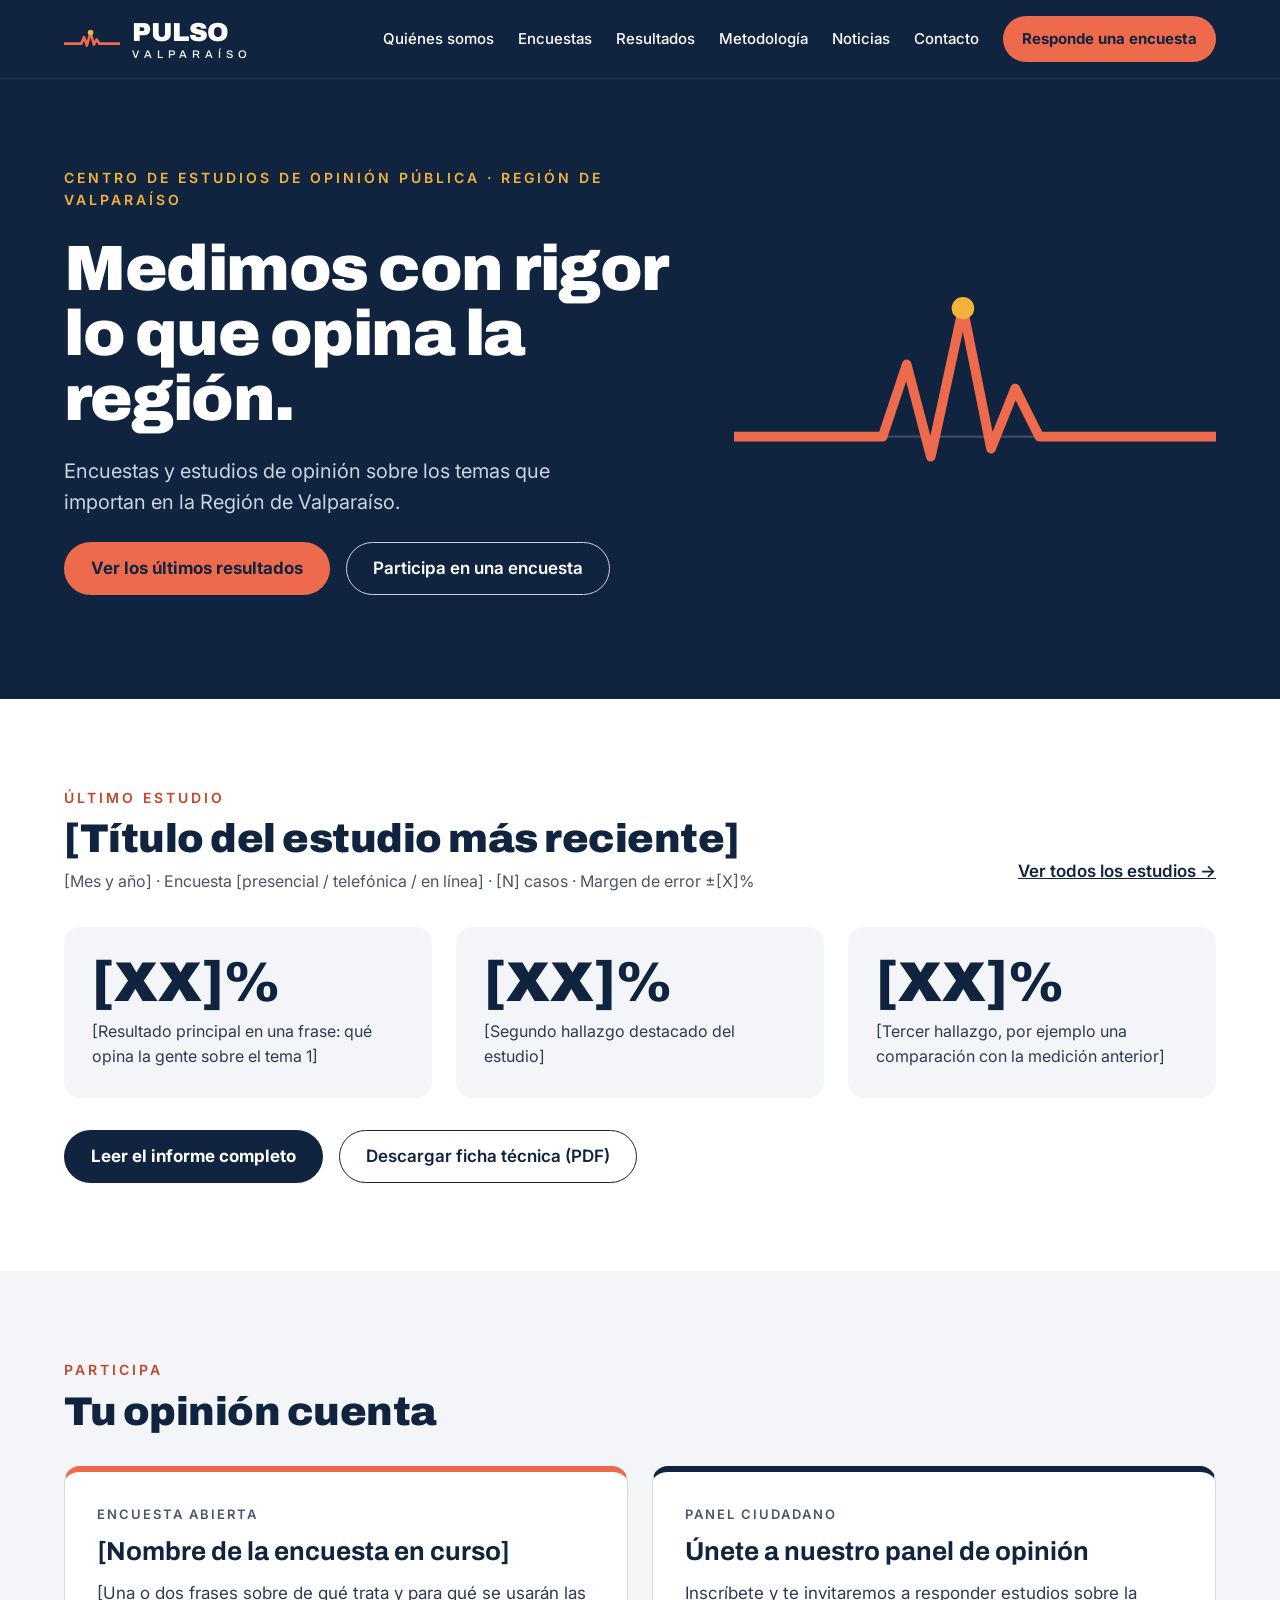
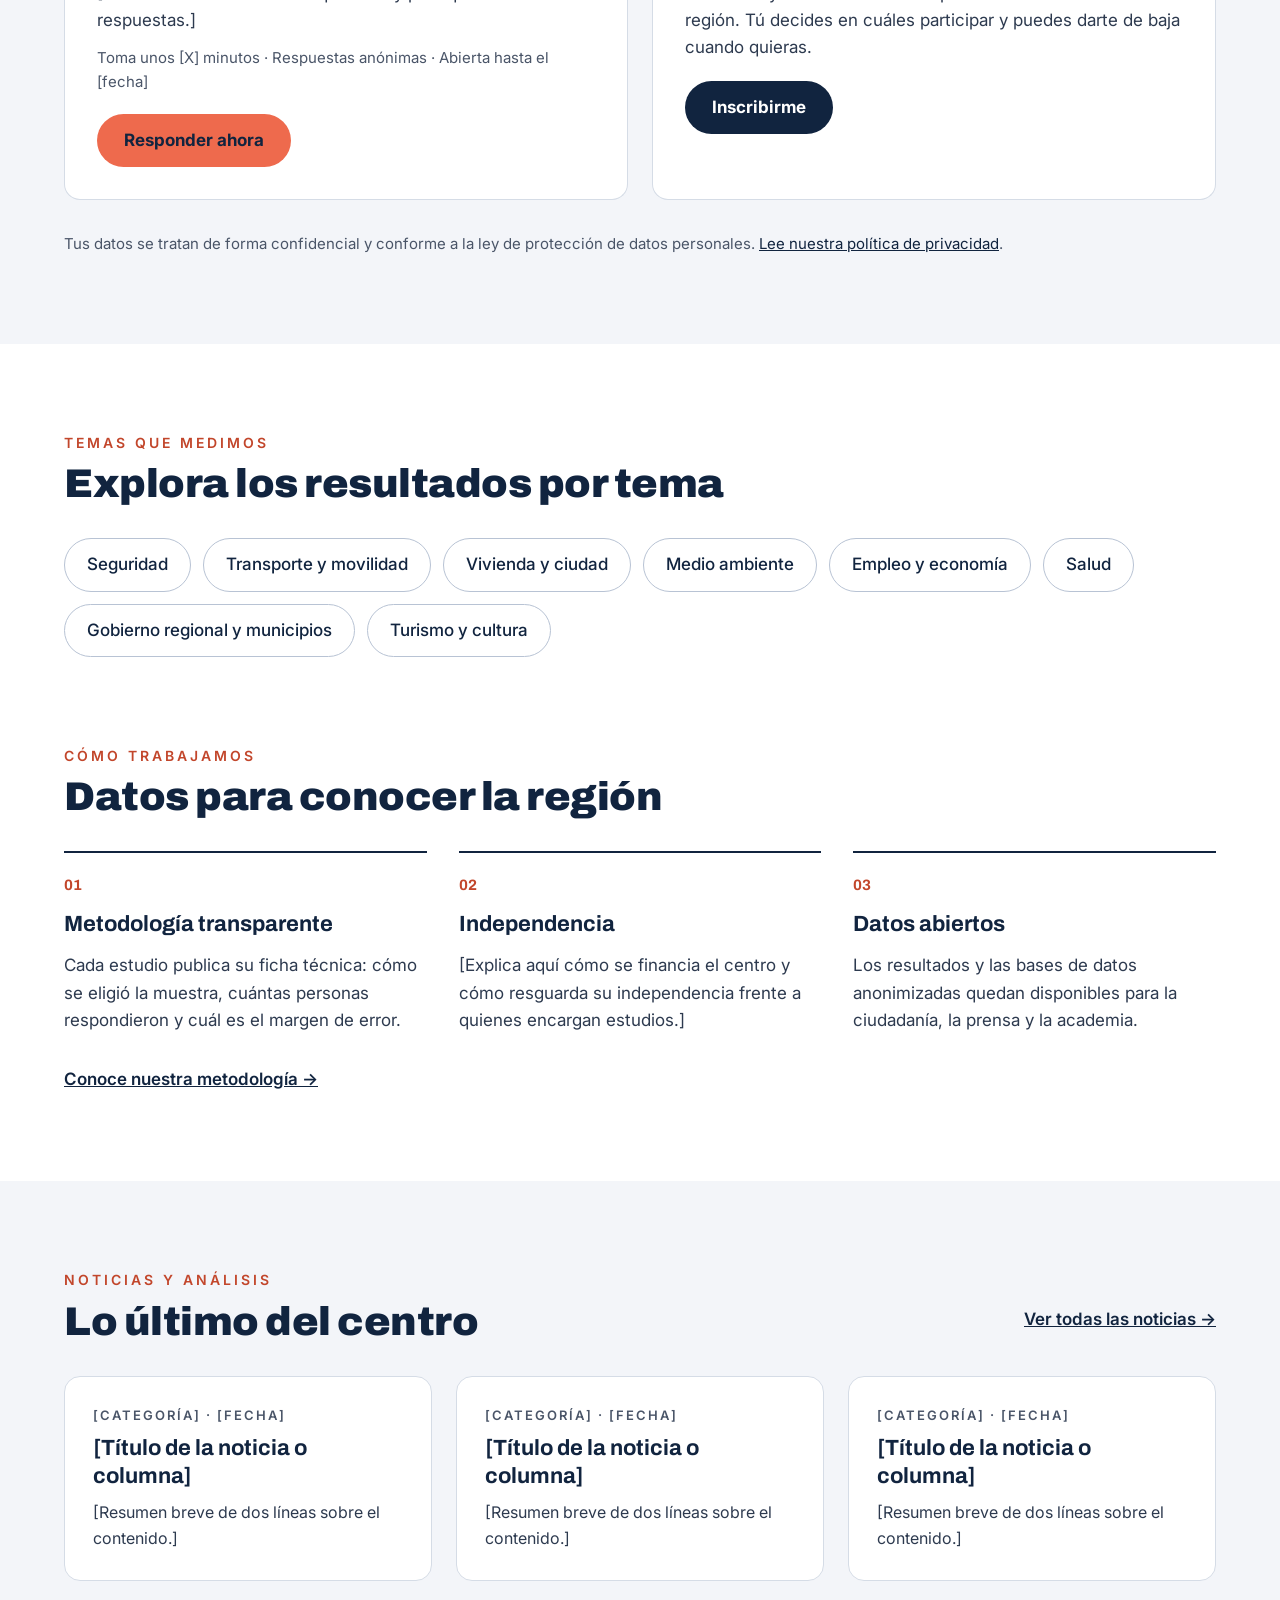
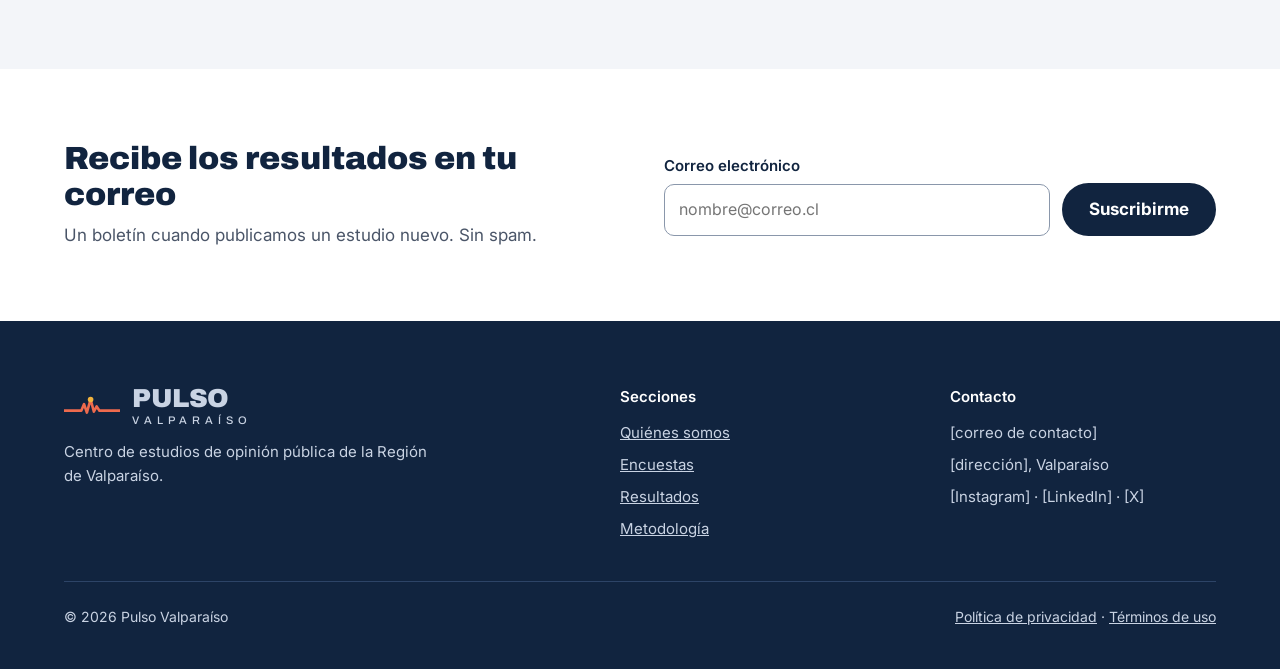
==== index.html @ 1ea52243 "Add files via upload" ====
<!doctype html>
<html lang="es">
<head>
  <meta charset="utf-8">
  <meta name="viewport" content="width=device-width, initial-scale=1">
  <title>Pulso Valparaíso · Centro de estudios de opinión pública</title>
  <meta name="description" content="Encuestas y estudios de opinión sobre los temas que importan en la Región de Valparaíso.">
  <link rel="icon" href="img/favicon.svg" type="image/svg+xml">
  <link rel="preconnect" href="https://fonts.googleapis.com">
  <link rel="preconnect" href="https://fonts.gstatic.com" crossorigin>
  <link rel="stylesheet" href="https://fonts.googleapis.com/css2?family=Archivo:wght@500;700;900&family=Inter:wght@400;500;600;700&display=swap">
  <link rel="stylesheet" href="css/estilos.css">
</head>
<body>
<a class="saltar" href="#contenido">Saltar al contenido</a>

<!-- ===================== ENCABEZADO Y MENÚ ===================== -->
<header class="encabezado">
  <div class="contenedor">
    <a class="marca" href="index.html" aria-label="Pulso Valparaíso, ir al inicio">
      <svg width="56" height="28" viewBox="0 0 600 200" aria-hidden="true"><polyline class="pulso-linea" points="0,150 185,150 215,80 245,170 285,30 320,160 350,105 380,150 600,150" fill="none" stroke-width="28" stroke-linecap="round" stroke-linejoin="round"/><circle class="pulso-punto" cx="285" cy="30" r="30"/></svg>
      <span class="marca-texto"><strong>PULSO</strong><span>VALPARAÍSO</span></span>
    </a>
    <button class="boton-menu" type="button" aria-expanded="false" aria-controls="menu-principal">
      <svg width="20" height="20" viewBox="0 0 24 24" aria-hidden="true" fill="none" stroke="currentColor" stroke-width="2" stroke-linecap="round"><path d="M3 6h18M3 12h18M3 18h18"/></svg>
      Menú
    </button>
    <nav class="menu" id="menu-principal" aria-label="Menú principal">
      <a href="#sobre">Quiénes somos</a>
      <a href="#participa">Encuestas</a>
      <a href="#ultimo-estudio">Resultados</a>
      <a href="#como-trabajamos">Metodología</a>
      <a href="#noticias">Noticias</a>
      <a href="#contacto">Contacto</a>
      <a class="boton boton-acento" href="#participa">Responde una encuesta</a>
    </nav>
  </div>
</header>

<main id="contenido">

<!-- ===================== PORTADA ===================== -->
<section class="portada">
  <div class="contenedor">
    <div class="portada-texto">
      <p class="antetitulo">Centro de estudios de opinión pública · Región de Valparaíso</p>
      <h1>Medimos con rigor lo que opina la región.</h1>
      <p class="bajada">Encuestas y estudios de opinión sobre los temas que importan en la Región de Valparaíso.</p>
      <div class="grupo-botones">
        <a class="boton boton-acento" href="#ultimo-estudio">Ver los últimos resultados</a>
        <a class="boton boton-borde-claro" href="#participa">Participa en una encuesta</a>
      </div>
    </div>
    <div class="portada-grafico">
      <svg viewBox="0 0 600 260" aria-hidden="true"><line x1="0" y1="200" x2="600" y2="200" stroke="#FFFFFF" stroke-opacity="0.18" stroke-width="3"/><polyline class="pulso-linea" points="0,200 150,200 185,200 215,110 245,225 285,40 320,215 350,140 380,200 600,200" fill="none" stroke-width="12" stroke-linecap="round" stroke-linejoin="round"/><circle class="pulso-punto" cx="285" cy="40" r="14"/></svg>
    </div>
  </div>
</section>

<!-- ===================== ÚLTIMO ESTUDIO =====================
     Para publicar un estudio nuevo, cambia los textos entre [corchetes]. -->
<section class="seccion" id="ultimo-estudio">
  <div class="contenedor">
    <div class="fila-titulo">
      <div class="titulo-seccion">
        <p class="antetitulo">Último estudio</p>
        <h2>[Título del estudio más reciente]</h2>
        <p class="dato-ficha">[Mes y año] · Encuesta [presencial / telefónica / en línea] · [N] casos · Margen de error ±[X]%</p>
      </div>
      <a class="enlace-flecha" href="#">Ver todos los estudios →</a>
    </div>
    <div class="fila">
      <div class="cifra">
        <strong>[XX]%</strong>
        <p>[Resultado principal en una frase: qué opina la gente sobre el tema 1]</p>
      </div>
      <div class="cifra">
        <strong>[XX]%</strong>
        <p>[Segundo hallazgo destacado del estudio]</p>
      </div>
      <div class="cifra">
        <strong>[XX]%</strong>
        <p>[Tercer hallazgo, por ejemplo una comparación con la medición anterior]</p>
      </div>
    </div>
    <div class="grupo-botones">
      <a class="boton boton-azul" href="#">Leer el informe completo</a>
      <a class="boton boton-borde" href="#">Descargar ficha técnica (PDF)</a>
    </div>
  </div>
</section>

<!-- ===================== PARTICIPA ===================== -->
<section class="seccion seccion-gris" id="participa">
  <div class="contenedor">
    <div class="titulo-seccion">
      <p class="antetitulo">Participa</p>
      <h2>Tu opinión cuenta</h2>
    </div>
    <div class="fila">
      <article class="tarjeta tarjeta-acento">
        <p class="etiqueta">Encuesta abierta</p>
        <h3>[Nombre de la encuesta en curso]</h3>
        <p>[Una o dos frases sobre de qué trata y para qué se usarán las respuestas.]</p>
        <p class="detalle">Toma unos [X] minutos · Respuestas anónimas · Abierta hasta el [fecha]</p>
        <!-- Cuando tengas la encuesta (Google Forms u otra), pega su enlace en href="#" -->
        <a class="boton boton-acento" href="#">Responder ahora</a>
      </article>
      <article class="tarjeta">
        <p class="etiqueta">Panel ciudadano</p>
        <h3>Únete a nuestro panel de opinión</h3>
        <p>Inscríbete y te invitaremos a responder estudios sobre la región. Tú decides en cuáles participar y puedes darte de baja cuando quieras.</p>
        <a class="boton boton-azul" href="panel-ciudadano.html">Inscribirme</a>
      </article>
    </div>
    <p class="nota">Tus datos se tratan de forma confidencial y conforme a la ley de protección de datos personales. <a href="#">Lee nuestra política de privacidad</a>.</p>
  </div>
</section>

<!-- ===================== TEMAS ===================== -->
<section class="seccion" style="padding-bottom: 32px">
  <div class="contenedor">
    <div class="titulo-seccion">
      <p class="antetitulo">Temas que medimos</p>
      <h2>Explora los resultados por tema</h2>
    </div>
    <div class="temas">
      <a href="#">Seguridad</a>
      <a href="#">Transporte y movilidad</a>
      <a href="#">Vivienda y ciudad</a>
      <a href="#">Medio ambiente</a>
      <a href="#">Empleo y economía</a>
      <a href="#">Salud</a>
      <a href="#">Gobierno regional y municipios</a>
      <a href="#">Turismo y cultura</a>
    </div>
  </div>
</section>

<!-- ===================== CÓMO TRABAJAMOS ===================== -->
<section class="seccion" id="como-trabajamos" style="padding-top: 56px">
  <div class="contenedor">
    <div class="titulo-seccion">
      <p class="antetitulo">Cómo trabajamos</p>
      <h2>Datos para conocer la región</h2>
    </div>
    <div class="principios">
      <div class="principio">
        <p class="numero">01</p>
        <h3>Metodología transparente</h3>
        <p>Cada estudio publica su ficha técnica: cómo se eligió la muestra, cuántas personas respondieron y cuál es el margen de error.</p>
      </div>
      <div class="principio">
        <p class="numero">02</p>
        <h3>Independencia</h3>
        <p>[Explica aquí cómo se financia el centro y cómo resguarda su independencia frente a quienes encargan estudios.]</p>
      </div>
      <div class="principio">
        <p class="numero">03</p>
        <h3>Datos abiertos</h3>
        <p>Los resultados y las bases de datos anonimizadas quedan disponibles para la ciudadanía, la prensa y la academia.</p>
      </div>
    </div>
    <div><a class="enlace-flecha" href="#">Conoce nuestra metodología →</a></div>
  </div>
</section>

<!-- ===================== NOTICIAS ===================== -->
<section class="seccion seccion-gris" id="noticias">
  <div class="contenedor">
    <div class="fila-titulo">
      <div class="titulo-seccion">
        <p class="antetitulo">Noticias y análisis</p>
        <h2>Lo último del centro</h2>
      </div>
      <a class="enlace-flecha" href="#">Ver todas las noticias →</a>
    </div>
    <div class="fila">
      <a class="noticia" href="#">
        <span class="etiqueta">[CATEGORÍA] · [FECHA]</span>
        <span class="titular">[Título de la noticia o columna]</span>
        <span class="resumen">[Resumen breve de dos líneas sobre el contenido.]</span>
      </a>
      <a class="noticia" href="#">
        <span class="etiqueta">[CATEGORÍA] · [FECHA]</span>
        <span class="titular">[Título de la noticia o columna]</span>
        <span class="resumen">[Resumen breve de dos líneas sobre el contenido.]</span>
      </a>
      <a class="noticia" href="#">
        <span class="etiqueta">[CATEGORÍA] · [FECHA]</span>
        <span class="titular">[Título de la noticia o columna]</span>
        <span class="resumen">[Resumen breve de dos líneas sobre el contenido.]</span>
      </a>
    </div>
  </div>
</section>

<!-- ===================== BOLETÍN ===================== -->
<section class="seccion boletin" style="padding: 72px 0">
  <div class="contenedor">
    <div class="boletin-texto">
      <h2>Recibe los resultados en tu correo</h2>
      <p>Un boletín cuando publicamos un estudio nuevo. Sin spam.</p>
    </div>
    <!-- Este formulario todavía no está conectado a un servicio que guarde los correos. -->
    <form class="formulario-pendiente" data-mensaje="¡Gracias! (Demostración: la suscripción aún no está conectada.)">
      <label class="campo">Correo electrónico
        <input type="email" name="correo" placeholder="nombre@correo.cl" autocomplete="email" required>
      </label>
      <button class="boton boton-azul" type="submit">Suscribirme</button>
    </form>
  </div>
</section>

</main>

<!-- ===================== PIE DE PÁGINA ===================== -->
<footer class="pie" id="contacto">
  <div class="contenedor">
    <div class="pie-columnas">
      <div class="pie-marca" id="sobre">
        <a class="marca" href="index.html" aria-label="Pulso Valparaíso, ir al inicio">
          <svg width="56" height="28" viewBox="0 0 600 200" aria-hidden="true"><polyline class="pulso-linea" points="0,150 185,150 215,80 245,170 285,30 320,160 350,105 380,150 600,150" fill="none" stroke-width="28" stroke-linecap="round" stroke-linejoin="round"/><circle class="pulso-punto" cx="285" cy="30" r="30"/></svg>
          <span class="marca-texto"><strong>PULSO</strong><span>VALPARAÍSO</span></span>
        </a>
        <p>Centro de estudios de opinión pública de la Región de Valparaíso.</p>
      </div>
      <div class="pie-col">
        <p class="titulo-col">Secciones</p>
        <a href="#sobre">Quiénes somos</a>
        <a href="#participa">Encuestas</a>
        <a href="#ultimo-estudio">Resultados</a>
        <a href="#como-trabajamos">Metodología</a>
      </div>
      <div class="pie-col">
        <p class="titulo-col">Contacto</p>
        <span>[correo de contacto]</span>
        <span>[dirección], Valparaíso</span>
        <span>[Instagram] · [LinkedIn] · [X]</span>
      </div>
    </div>
    <div class="pie-final">
      <span>© 2026 Pulso Valparaíso</span>
      <span><a href="#">Política de privacidad</a> · <a href="#">Términos de uso</a></span>
    </div>
  </div>
</footer>

<script src="js/sitio.js"></script>
</body>
</html>
---- css/estilos.css ----
/* =========================================================
   Pulso Valparaíso — hoja de estilos
   Para cambiar un color en todo el sitio, cámbialo aquí abajo.
   ========================================================= */
:root {
  --azul: #11243F;          /* azul marino principal */
  --azul-borde: #22385A;
  --acento: #EE6A4D;        /* coral del logo (prueba #F2B33D o #4FB3A9) */
  --dorado: #F2B33D;        /* punto del logo */
  --coral-texto: #C2462B;   /* coral oscuro para textos pequeños sobre blanco */
  --gris-fondo: #F3F5F9;
  --gris-borde: #D5DCE6;
  --texto: #11243F;
  --texto-suave: #2D3A4F;
  --texto-tenue: #4A5568;
  --texto-claro: #C9D3E3;   /* texto sobre fondo azul */
  --blanco: #FFFFFF;
  --ancho: 1200px;
  --titulos: 'Archivo', system-ui, sans-serif;
  --cuerpo: 'Inter', system-ui, sans-serif;
}

*, *::before, *::after { box-sizing: border-box; }
[hidden] { display: none !important; }
html { scroll-behavior: smooth; }
body {
  margin: 0;
  font-family: var(--cuerpo);
  font-size: 17px;
  line-height: 1.6;
  color: var(--texto);
  background: var(--blanco);
}
img, svg { max-width: 100%; }
a { color: var(--texto); }
a:hover { color: var(--coral-texto); }
h1, h2, h3 { font-family: var(--titulos); margin: 0; }
p { margin: 0; }
:focus-visible { outline: 3px solid var(--dorado); outline-offset: 2px; }

.contenedor { max-width: var(--ancho); margin: 0 auto; padding-left: 24px; padding-right: 24px; }
.saltar { position: absolute; left: -9999px; }
.saltar:focus { left: 16px; top: 16px; z-index: 10; background: var(--blanco); padding: 8px 14px; border-radius: 8px; }

/* ---------- Botones ---------- */
.boton {
  display: inline-flex; align-items: center; justify-content: center;
  min-height: 48px; padding: 12px 26px; border-radius: 999px;
  font: inherit; font-weight: 700; text-decoration: none; cursor: pointer;
  border: 1px solid transparent;
}
.boton-acento { background: var(--acento); color: var(--azul); }
.boton-acento:hover { color: var(--azul); filter: brightness(1.06); }
.boton-azul { background: var(--azul); color: var(--blanco); }
.boton-azul:hover { color: var(--blanco); background: #1B3459; }
.boton-borde { background: transparent; color: var(--azul); border-color: var(--azul); font-weight: 600; }
.boton-borde-claro { background: transparent; color: var(--blanco); border-color: var(--texto-claro); font-weight: 600; }
.boton-borde-claro:hover { color: var(--blanco); background: rgba(255,255,255,.08); }
.grupo-botones { display: flex; flex-wrap: wrap; gap: 16px; }

/* ---------- Encabezado y menú ---------- */
.encabezado { background: var(--azul); color: var(--blanco); position: relative; z-index: 5; }
.encabezado .contenedor {
  display: flex; flex-wrap: wrap; align-items: center; justify-content: space-between;
  gap: 16px 32px; padding-top: 16px; padding-bottom: 16px;
}
.marca { display: flex; align-items: center; gap: 12px; color: var(--blanco); text-decoration: none; }
.marca:hover { color: var(--blanco); }
.marca-texto { display: flex; flex-direction: column; line-height: 1; font-family: var(--titulos); }
.marca-texto strong { font-weight: 900; font-size: 26px; letter-spacing: -0.5px; }
.marca-texto span { font-weight: 500; font-size: 11px; letter-spacing: 5px; margin-top: 4px; }
.pulso-linea { stroke: var(--acento); }
.pulso-punto { fill: var(--dorado); }

.menu { display: flex; flex-wrap: wrap; align-items: center; gap: 4px 24px; font-size: 15px; font-weight: 500; }
.menu a { color: var(--blanco); text-decoration: none; padding: 10px 0; }
.menu a:hover { color: var(--dorado); }
.menu a.boton { padding: 10px 18px; min-height: 44px; color: var(--azul); }
.boton-menu {
  display: none; align-items: center; gap: 8px; min-height: 44px; padding: 8px 14px;
  background: transparent; color: var(--blanco); border: 1px solid var(--texto-claro);
  border-radius: 10px; font: inherit; font-weight: 600; cursor: pointer;
}
@media (max-width: 900px) {
  .boton-menu { display: inline-flex; }
  .menu { display: none; width: 100%; flex-direction: column; align-items: stretch; gap: 0; padding-bottom: 8px; }
  .menu.abierto { display: flex; }
  .menu a { padding: 12px 0; border-top: 1px solid var(--azul-borde); }
  .menu a.boton { margin-top: 12px; border-top: none; }
}

/* ---------- Portada ---------- */
.portada { background: var(--azul); color: var(--blanco); border-top: 1px solid var(--azul-borde); }
.portada .contenedor { display: flex; flex-wrap: wrap; align-items: center; gap: 48px; padding-top: 88px; padding-bottom: 104px; }
.portada-texto { flex: 1 1 520px; min-width: 0; display: flex; flex-direction: column; gap: 24px; }
.portada-texto .antetitulo { color: var(--dorado); }
.portada h1 { font-weight: 900; font-size: clamp(40px, 6vw, 64px); line-height: 1.02; letter-spacing: -1.5px; }
.portada .bajada { font-size: 20px; line-height: 1.55; color: var(--texto-claro); max-width: 560px; }
.portada-grafico { flex: 1 1 380px; min-width: 0; display: flex; justify-content: center; }
.portada-grafico svg { width: 100%; max-width: 520px; height: auto; }

/* ---------- Secciones ---------- */
.seccion { padding: 88px 0; }
.seccion-gris { background: var(--gris-fondo); }
.seccion .contenedor { display: flex; flex-direction: column; gap: 32px; }
.antetitulo { font-size: 14px; font-weight: 600; letter-spacing: 3px; text-transform: uppercase; color: var(--coral-texto); }
.titulo-seccion { display: flex; flex-direction: column; gap: 8px; }
.titulo-seccion h2 { font-weight: 900; font-size: clamp(30px, 4vw, 40px); line-height: 1.1; letter-spacing: -0.5px; }
.fila-titulo { display: flex; flex-wrap: wrap; justify-content: space-between; align-items: flex-end; gap: 16px; }
.enlace-flecha { font-weight: 600; padding: 10px 0; }
.dato-ficha { font-size: 16px; color: var(--texto-tenue); }

.fila { display: flex; flex-wrap: wrap; gap: 24px; }
.cifra { flex: 1 1 280px; min-width: 0; padding: 28px; border-radius: 16px; background: var(--gris-fondo); display: flex; flex-direction: column; gap: 8px; }
.cifra strong { font-family: var(--titulos); font-weight: 900; font-size: 56px; line-height: 1; }
.cifra p { font-size: 16px; color: var(--texto-suave); }

.tarjeta {
  flex: 1 1 420px; min-width: 0; padding: 32px; border-radius: 16px;
  background: var(--blanco); border: 1px solid var(--gris-borde); border-top: 6px solid var(--azul);
  display: flex; flex-direction: column; gap: 12px;
}
.tarjeta-acento { border-top-color: var(--acento); }
.tarjeta .etiqueta { font-size: 13px; font-weight: 600; letter-spacing: 2px; text-transform: uppercase; color: var(--texto-tenue); }
.tarjeta h3 { font-weight: 700; font-size: 26px; line-height: 1.2; }
.tarjeta p { color: var(--texto-suave); }
.tarjeta .detalle { font-size: 15px; color: var(--texto-tenue); }
.tarjeta .boton { align-self: flex-start; margin-top: 8px; }
.nota { font-size: 15px; color: var(--texto-tenue); }

.temas { display: flex; flex-wrap: wrap; gap: 12px; }
.temas a { text-decoration: none; padding: 12px 22px; border-radius: 999px; border: 1px solid #B8C3D4; font-weight: 500; }
.temas a:hover { border-color: var(--azul); }

.principios { display: flex; flex-wrap: wrap; gap: 32px; }
.principio { flex: 1 1 280px; min-width: 0; display: flex; flex-direction: column; gap: 10px; padding-top: 20px; border-top: 2px solid var(--azul); }
.principio .numero { font-family: var(--titulos); font-weight: 700; font-size: 15px; color: var(--coral-texto); }
.principio h3 { font-weight: 700; font-size: 22px; }
.principio p { color: var(--texto-suave); }

.noticia {
  flex: 1 1 300px; min-width: 0; padding: 28px; border-radius: 16px; background: var(--blanco);
  border: 1px solid var(--gris-borde); text-decoration: none; display: flex; flex-direction: column; gap: 10px;
}
.noticia:hover { border-color: var(--azul); }
.noticia .etiqueta { font-size: 13px; font-weight: 600; letter-spacing: 2px; color: var(--texto-tenue); }
.noticia .titular { font-family: var(--titulos); font-weight: 700; font-size: 22px; line-height: 1.25; color: var(--texto); }
.noticia .resumen { font-size: 16px; color: var(--texto-suave); }

.boletin .contenedor { flex-direction: row; flex-wrap: wrap; align-items: center; justify-content: space-between; gap: 24px 48px; }
.boletin-texto { flex: 1 1 420px; min-width: 0; display: flex; flex-direction: column; gap: 8px; }
.boletin-texto h2 { font-weight: 900; font-size: 32px; line-height: 1.15; }
.boletin-texto p { color: var(--texto-tenue); }
.boletin form { flex: 1 1 420px; min-width: 0; display: flex; flex-wrap: wrap; align-items: flex-end; gap: 12px; }
.boletin label { flex: 1 1 240px; min-width: 0; }

/* ---------- Formularios ---------- */
.campo { display: flex; flex-direction: column; gap: 6px; font-size: 15px; font-weight: 600; }
.campo input, .campo select {
  font: inherit; font-size: 16px; font-weight: 400; color: var(--texto); background: var(--blanco);
  padding: 12px 14px; border: 1px solid #8A97AB; border-radius: 10px; min-height: 48px; width: 100%;
}
.campo input:focus, .campo select:focus { border-color: var(--azul); }

/* ---------- Pie de página ---------- */
.pie { background: var(--azul); color: var(--texto-claro); font-size: 15px; }
.pie .contenedor { display: flex; flex-direction: column; gap: 40px; padding-top: 64px; padding-bottom: 40px; }
.pie-columnas { display: flex; flex-wrap: wrap; gap: 40px 64px; }
.pie-marca { flex: 2 1 320px; min-width: 0; display: flex; flex-direction: column; gap: 14px; }
.pie-marca p { max-width: 380px; }
.pie-col { flex: 1 1 180px; min-width: 0; display: flex; flex-direction: column; gap: 8px; }
.pie-col .titulo-col { font-weight: 600; color: var(--blanco); margin-bottom: 4px; }
.pie a { color: var(--texto-claro); }
.pie a:hover { color: var(--blanco); }
.pie-final { display: flex; flex-wrap: wrap; justify-content: space-between; gap: 12px; padding-top: 24px; border-top: 1px solid #2D4467; font-size: 14px; }
.pie-simple .contenedor { padding-top: 28px; padding-bottom: 28px; }
.pie-simple .pie-final { border-top: none; padding-top: 0; }

/* ---------- Página del panel ciudadano ---------- */
.pagina-panel { background: var(--gris-fondo); }
.panel .contenedor { padding-top: 56px; padding-bottom: 96px; display: flex; flex-direction: column; gap: 40px; }
.migas { font-size: 15px; color: var(--texto-tenue); }
.panel-columnas { display: flex; flex-wrap: wrap; align-items: flex-start; gap: 48px; }
.panel-info { flex: 1 1 340px; min-width: 0; display: flex; flex-direction: column; gap: 20px; }
.panel-info h1 { font-weight: 900; font-size: clamp(34px, 5vw, 48px); line-height: 1.05; letter-spacing: -1px; }
.panel-info .bajada { font-size: 18px; color: var(--texto-suave); }
.caja-blanca { display: flex; flex-direction: column; gap: 16px; padding: 24px; border-radius: 16px; background: var(--blanco); border: 1px solid var(--gris-borde); }
.caja-blanca .titulo-caja { font-family: var(--titulos); font-weight: 700; font-size: 20px; }
.caja-blanca p { font-size: 16px; color: var(--texto-suave); }

.panel-formulario {
  flex: 1.4 1 520px; min-width: 0; padding: 40px; border-radius: 20px;
  background: var(--blanco); border: 1px solid var(--gris-borde); border-top: 6px solid var(--acento);
}
@media (max-width: 560px) { .panel-formulario { padding: 24px; } }
.formulario { display: flex; flex-direction: column; gap: 36px; }
.formulario-titulo { display: flex; flex-direction: column; gap: 6px; }
.formulario-titulo h2 { font-weight: 900; font-size: 30px; line-height: 1.15; }
.formulario-titulo p { font-size: 15px; color: var(--texto-tenue); }
.formulario fieldset { border: none; margin: 0; padding: 0; min-width: 0; }
.bloque { display: flex; flex-direction: column; gap: 18px; }
.bloque > legend { padding: 0; margin-bottom: 18px; font-family: var(--titulos); font-weight: 700; font-size: 20px; }
.bloque .ayuda { font-size: 15px; color: var(--texto-tenue); margin-top: -10px; }
.par { display: flex; flex-wrap: wrap; gap: 18px; }
.par .campo { flex: 1 1 220px; min-width: 0; }
.opciones { display: flex; flex-wrap: wrap; gap: 4px 28px; }
.opciones > legend { padding: 0; margin-bottom: 8px; font-size: 15px; font-weight: 600; width: 100%; }
.opcion { display: flex; align-items: center; gap: 10px; min-height: 44px; font-size: 16px; }
.opciones-temas .opcion { flex: 0 1 240px; }
.opcion input, .aceptar input { width: 20px; height: 20px; margin: 0; accent-color: var(--azul); flex: none; }
.opciones-temas > legend { font-family: var(--titulos); font-weight: 700; font-size: 20px; }
.opciones-temas > legend span { font-family: var(--cuerpo); font-weight: 400; font-size: 15px; color: var(--texto-tenue); }
.consentimiento { display: flex; flex-direction: column; gap: 14px; padding: 24px !important; background: var(--gris-fondo); border-radius: 14px; }
.consentimiento > legend { float: left; width: 100%; padding: 0; margin-bottom: 4px; font-family: var(--titulos); font-weight: 700; font-size: 20px; }
.aceptar { display: flex; align-items: flex-start; gap: 12px; font-size: 16px; }
.aceptar input { margin-top: 3px; }
.consentimiento .letra-chica { font-size: 14px; color: var(--texto-tenue); }
.enviar { display: flex; flex-wrap: wrap; align-items: center; gap: 16px; }
.enviar span { font-size: 14px; color: var(--texto-tenue); }

.confirmacion { display: flex; flex-direction: column; align-items: flex-start; gap: 18px; padding: 24px 0; }
.confirmacion[hidden] { display: none; }
.confirmacion h2 { font-weight: 900; font-size: 34px; line-height: 1.15; }
.confirmacion p { font-size: 18px; color: var(--texto-suave); max-width: 520px; }
.aviso-demo { font-size: 15px !important; background: #FFF4DC; border: 1px solid var(--dorado); padding: 12px 16px; border-radius: 10px; }
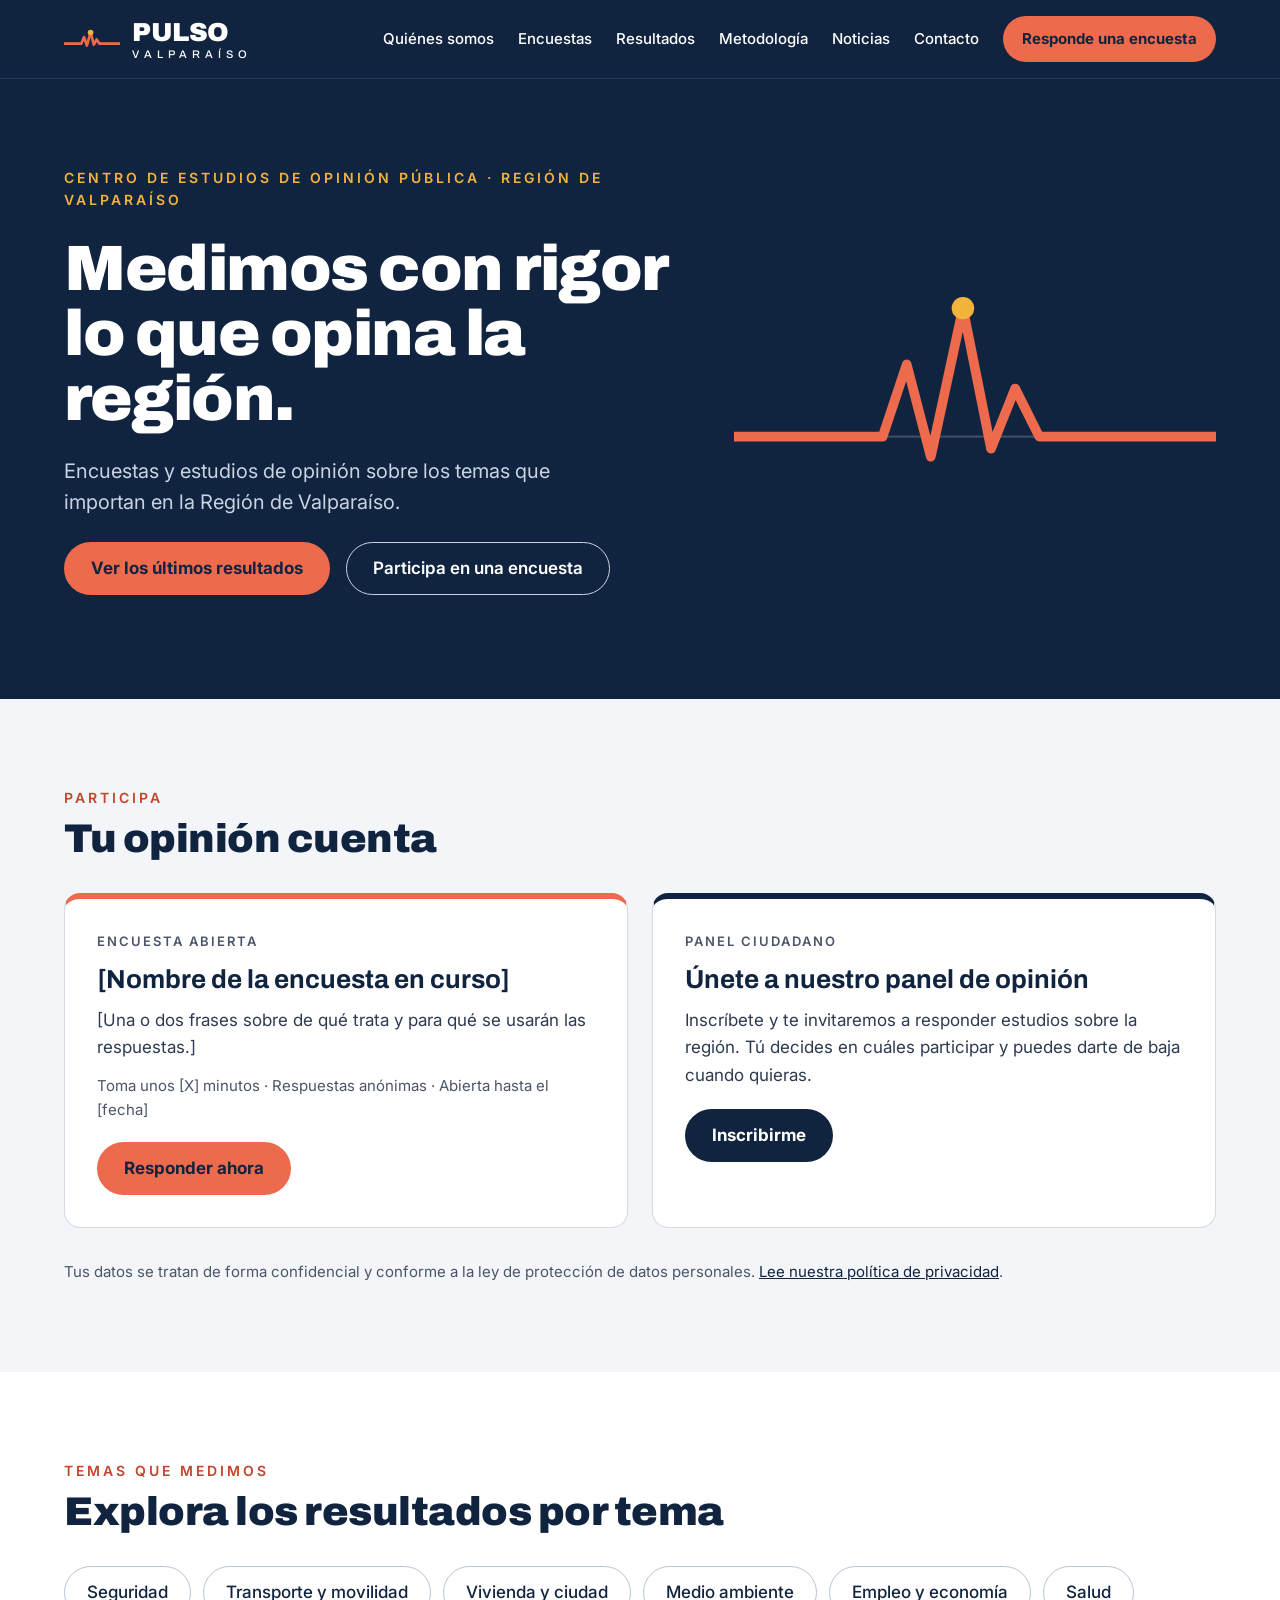
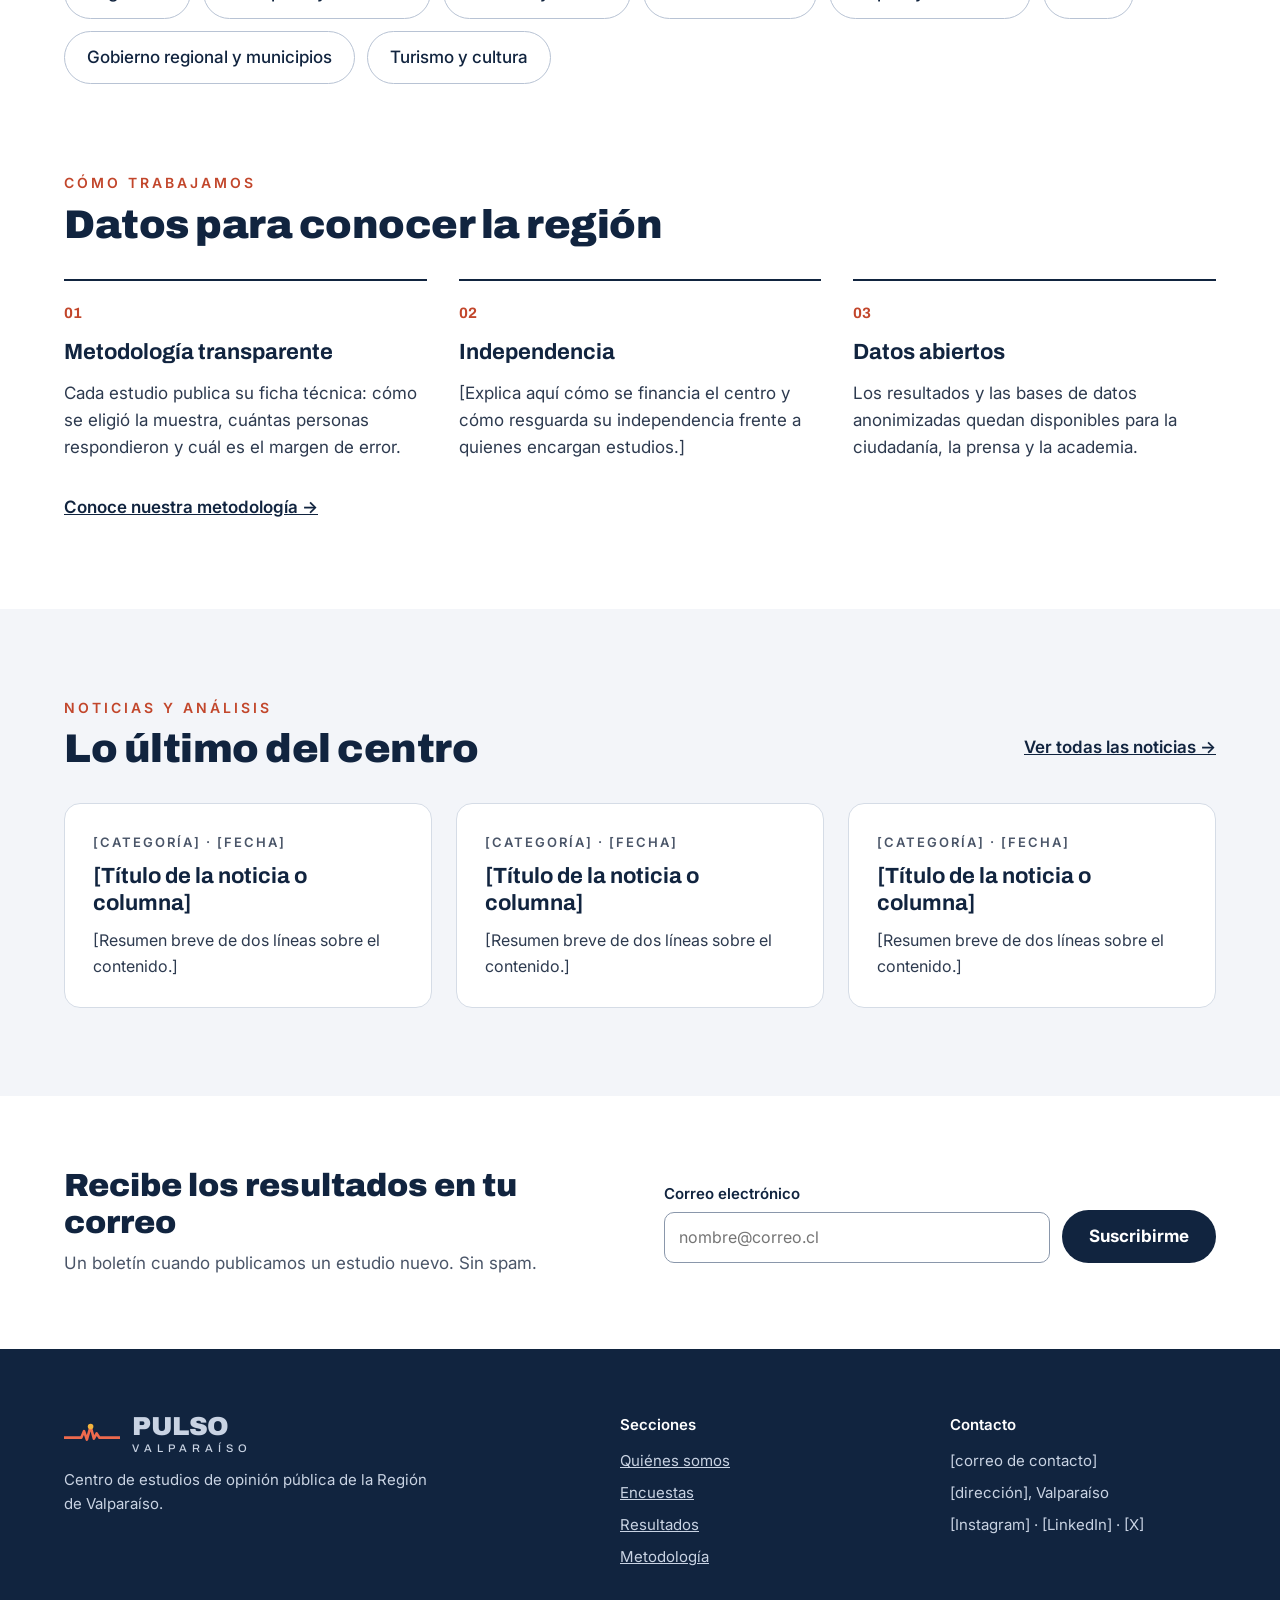
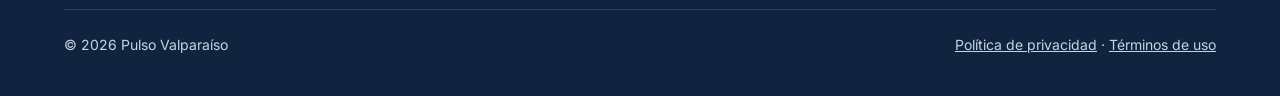
==== commit d4256ed6: "Update index.html" ====
--- a/index.html
+++ b/index.html
@@ -58,7 +58,7 @@
 </section>
 
 <!-- ===================== ÚLTIMO ESTUDIO =====================
-     Para publicar un estudio nuevo, cambia los textos entre [corchetes]. -->
+     Para publicar un estudio nuevo, cambia los textos entre [corchetes]. 
 <section class="seccion" id="ultimo-estudio">
   <div class="contenedor">
     <div class="fila-titulo">
@@ -88,7 +88,7 @@
       <a class="boton boton-borde" href="#">Descargar ficha técnica (PDF)</a>
     </div>
   </div>
-</section>
+</section>-->
 
 <!-- ===================== PARTICIPA ===================== -->
 <section class="seccion seccion-gris" id="participa">
--- a/css/estilos.css
+++ b/css/estilos.css
@@ -223,3 +223,8 @@
 .confirmacion h2 { font-weight: 900; font-size: 34px; line-height: 1.15; }
 .confirmacion p { font-size: 18px; color: var(--texto-suave); max-width: 520px; }
 .aviso-demo { font-size: 15px !important; background: #FFF4DC; border: 1px solid var(--dorado); padding: 12px 16px; border-radius: 10px; }
+
+/* Formulario de Tally insertado */
+.panel-formulario .formulario-titulo { margin-bottom: 24px; }
+.formulario-tally { display: block; width: 100%; border: 0; min-height: 600px; }
+.panel-formulario .nota { margin-top: 16px; }
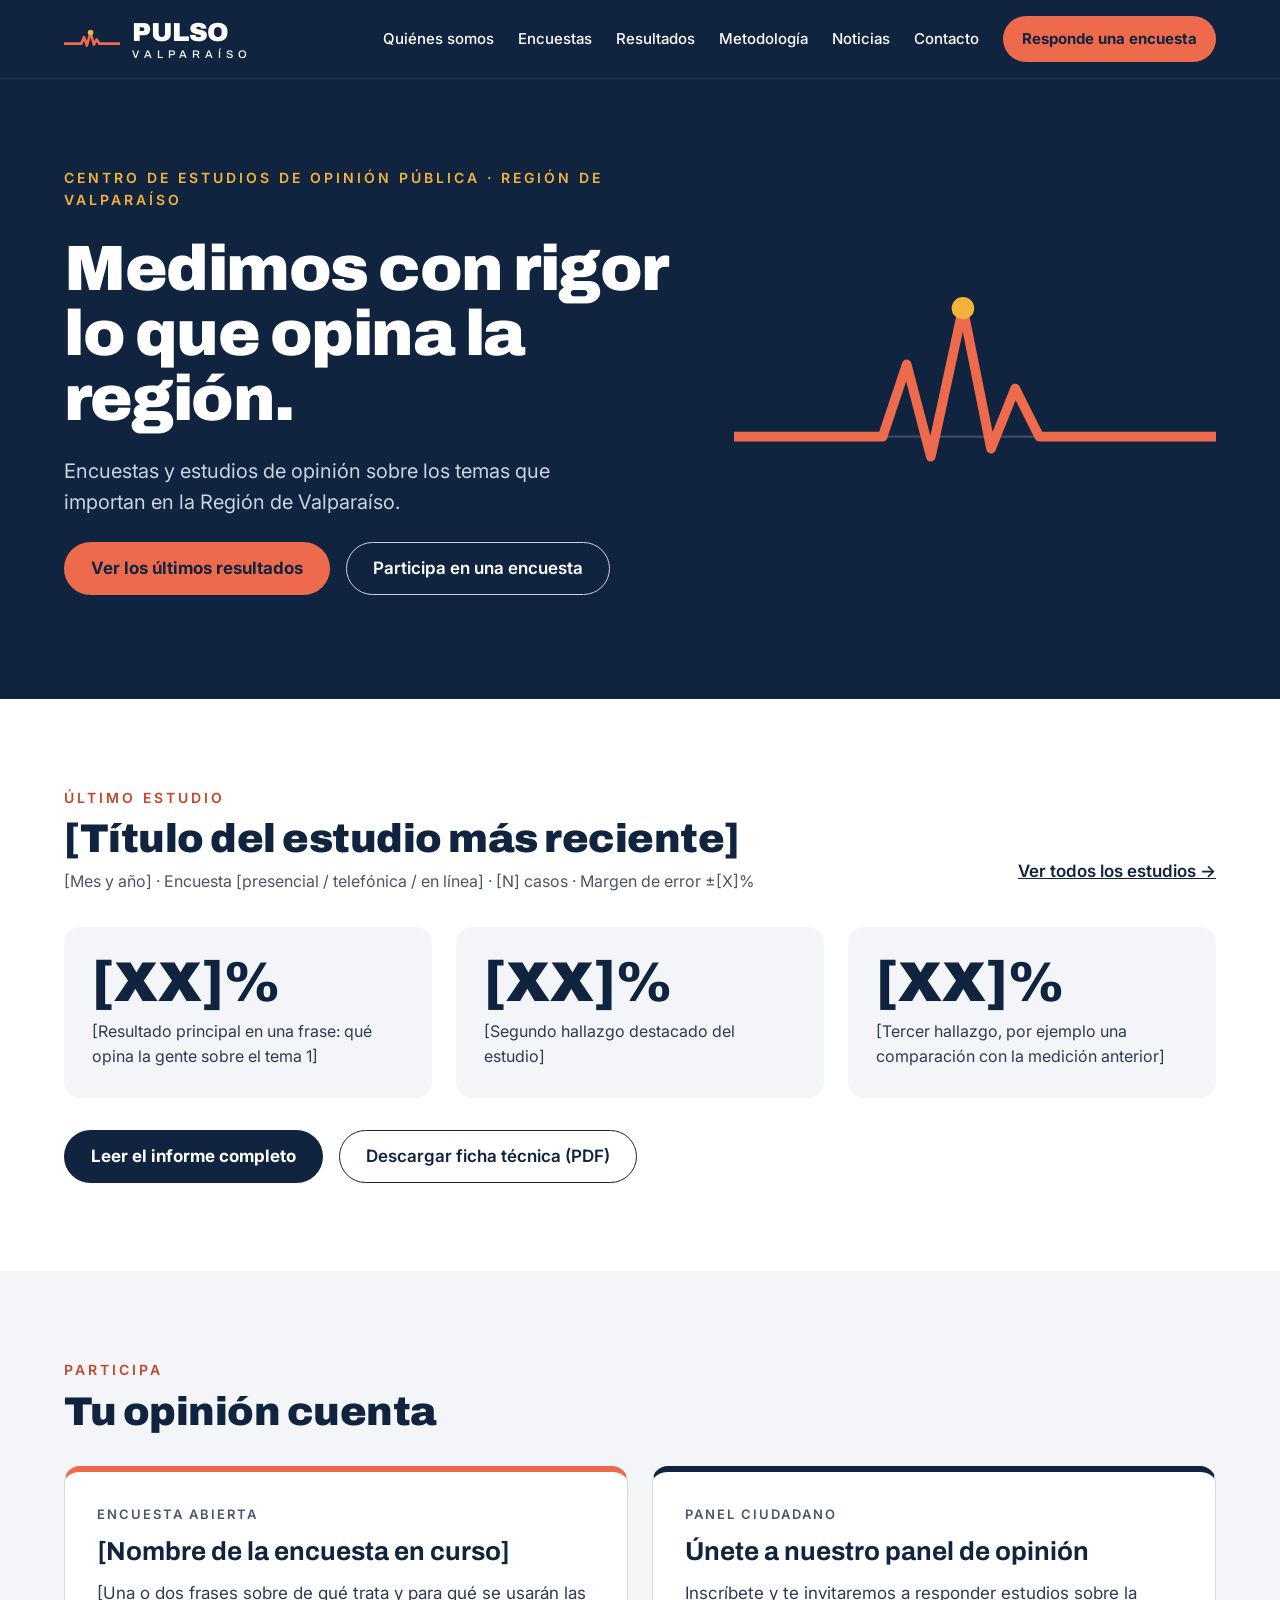
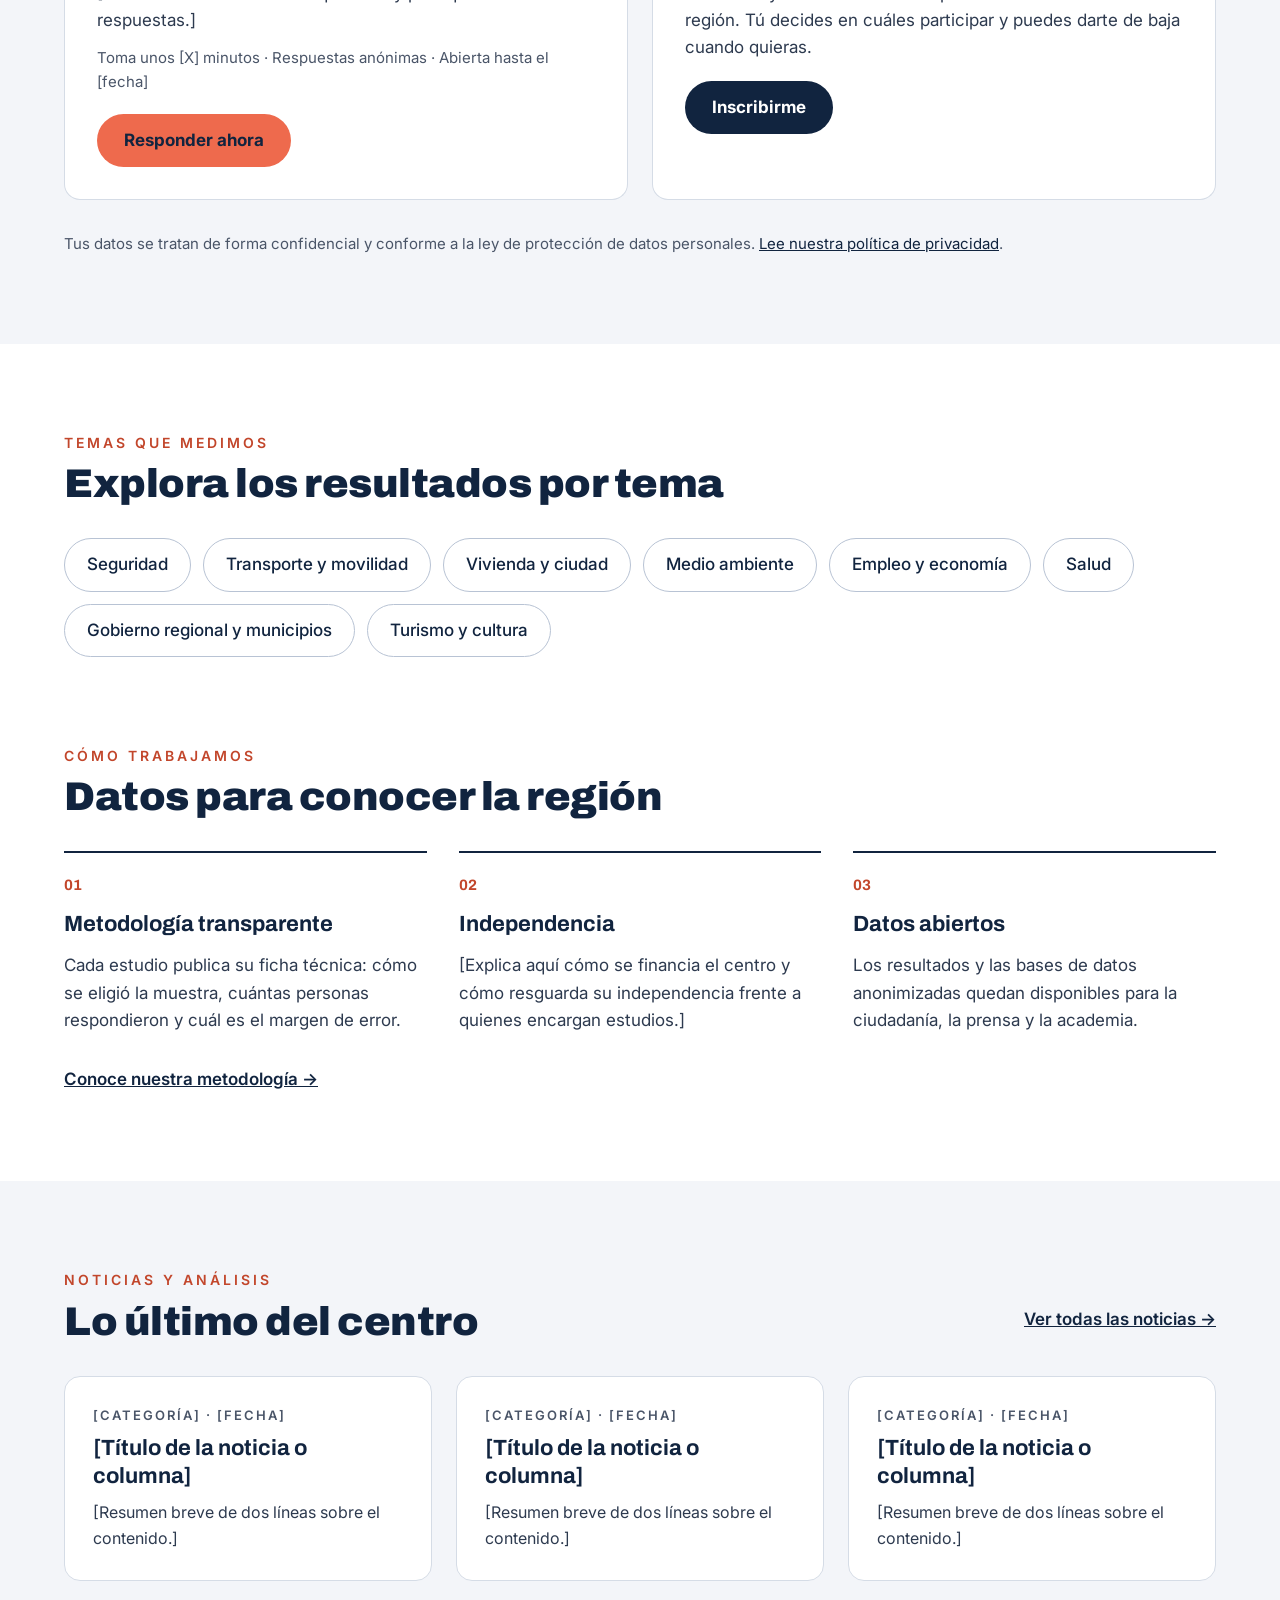
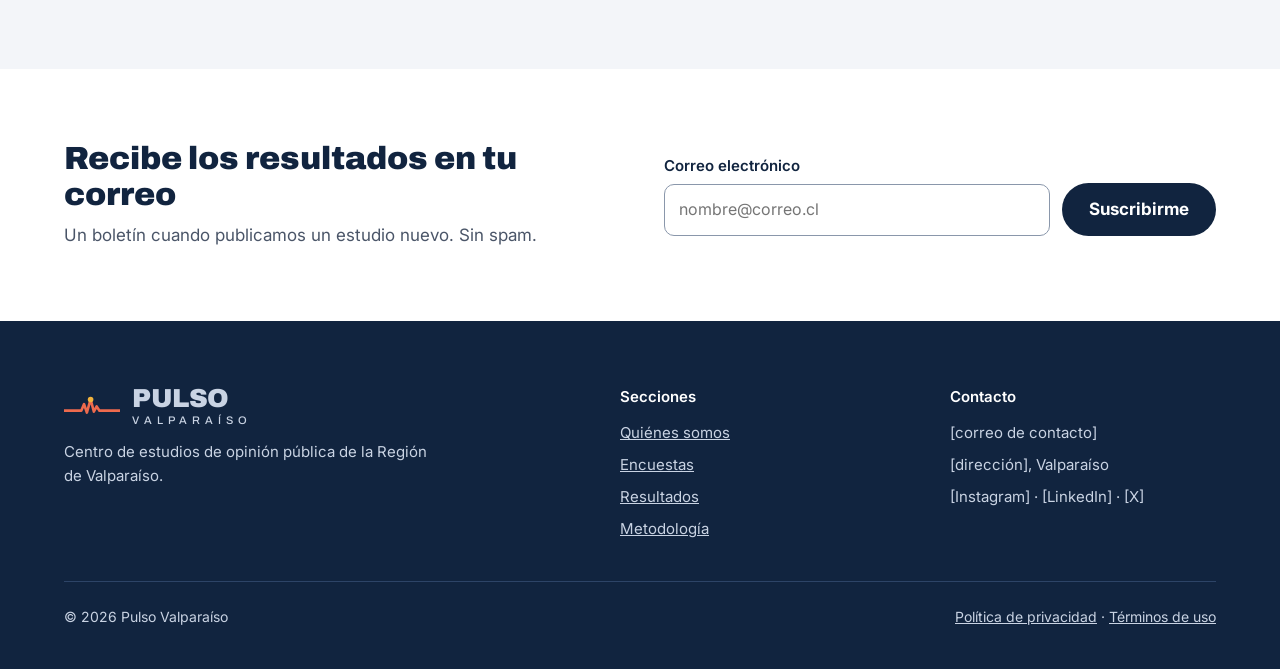
==== commit fac875ee: "Rename index (1).html to index.html" ====
--- a/index.html
+++ b/index.html
@@ -58,7 +58,7 @@
 </section>
 
 <!-- ===================== ÚLTIMO ESTUDIO =====================
-     Para publicar un estudio nuevo, cambia los textos entre [corchetes]. 
+     Para publicar un estudio nuevo, cambia los textos entre [corchetes]. -->
 <section class="seccion" id="ultimo-estudio">
   <div class="contenedor">
     <div class="fila-titulo">
@@ -88,7 +88,7 @@
       <a class="boton boton-borde" href="#">Descargar ficha técnica (PDF)</a>
     </div>
   </div>
-</section>-->
+</section>
 
 <!-- ===================== PARTICIPA ===================== -->
 <section class="seccion seccion-gris" id="participa">
@@ -113,7 +113,7 @@
         <a class="boton boton-azul" href="panel-ciudadano.html">Inscribirme</a>
       </article>
     </div>
-    <p class="nota">Tus datos se tratan de forma confidencial y conforme a la ley de protección de datos personales. <a href="#">Lee nuestra política de privacidad</a>.</p>
+    <p class="nota">Tus datos se tratan de forma confidencial y conforme a la ley de protección de datos personales. <a href="privacidad.html">Lee nuestra política de privacidad</a>.</p>
   </div>
 </section>
 
@@ -241,7 +241,7 @@
     </div>
     <div class="pie-final">
       <span>© 2026 Pulso Valparaíso</span>
-      <span><a href="#">Política de privacidad</a> · <a href="#">Términos de uso</a></span>
+      <span><a href="privacidad.html">Política de privacidad</a> · <a href="#">Términos de uso</a></span>
     </div>
   </div>
 </footer>
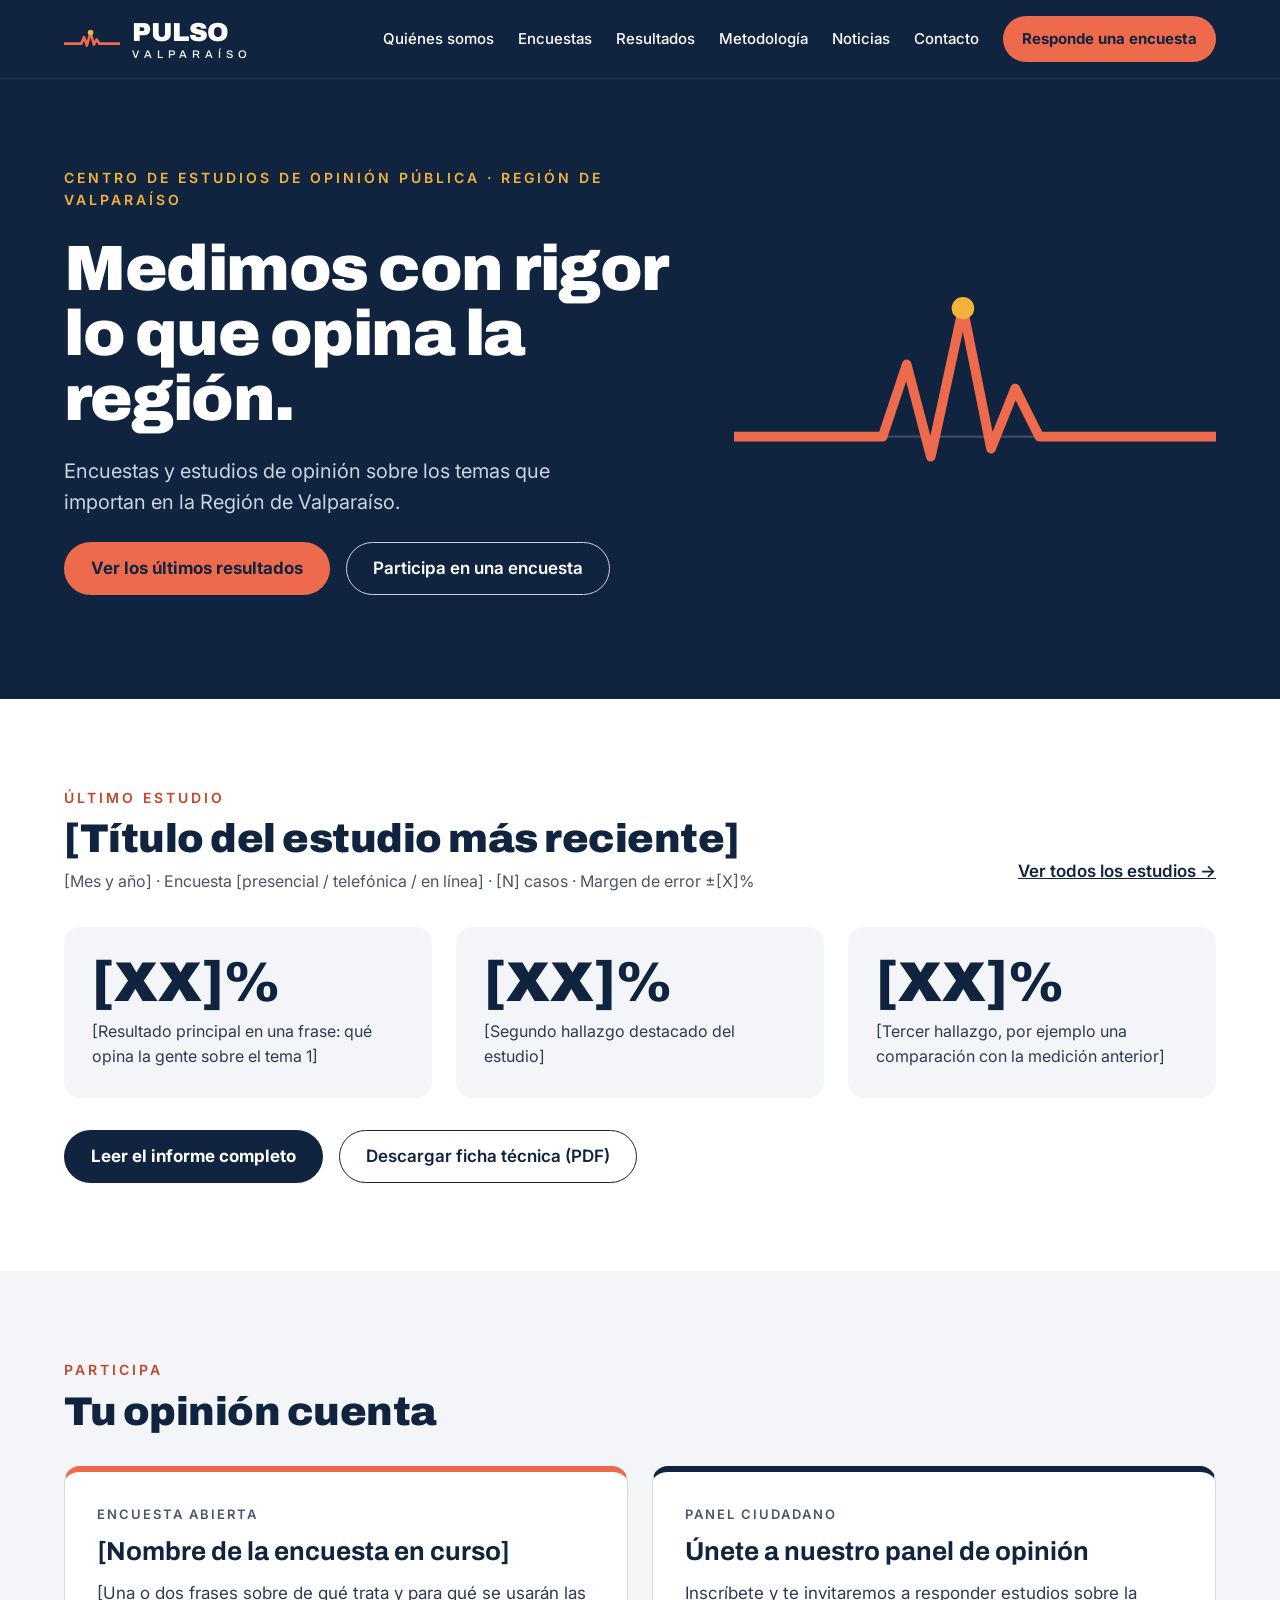
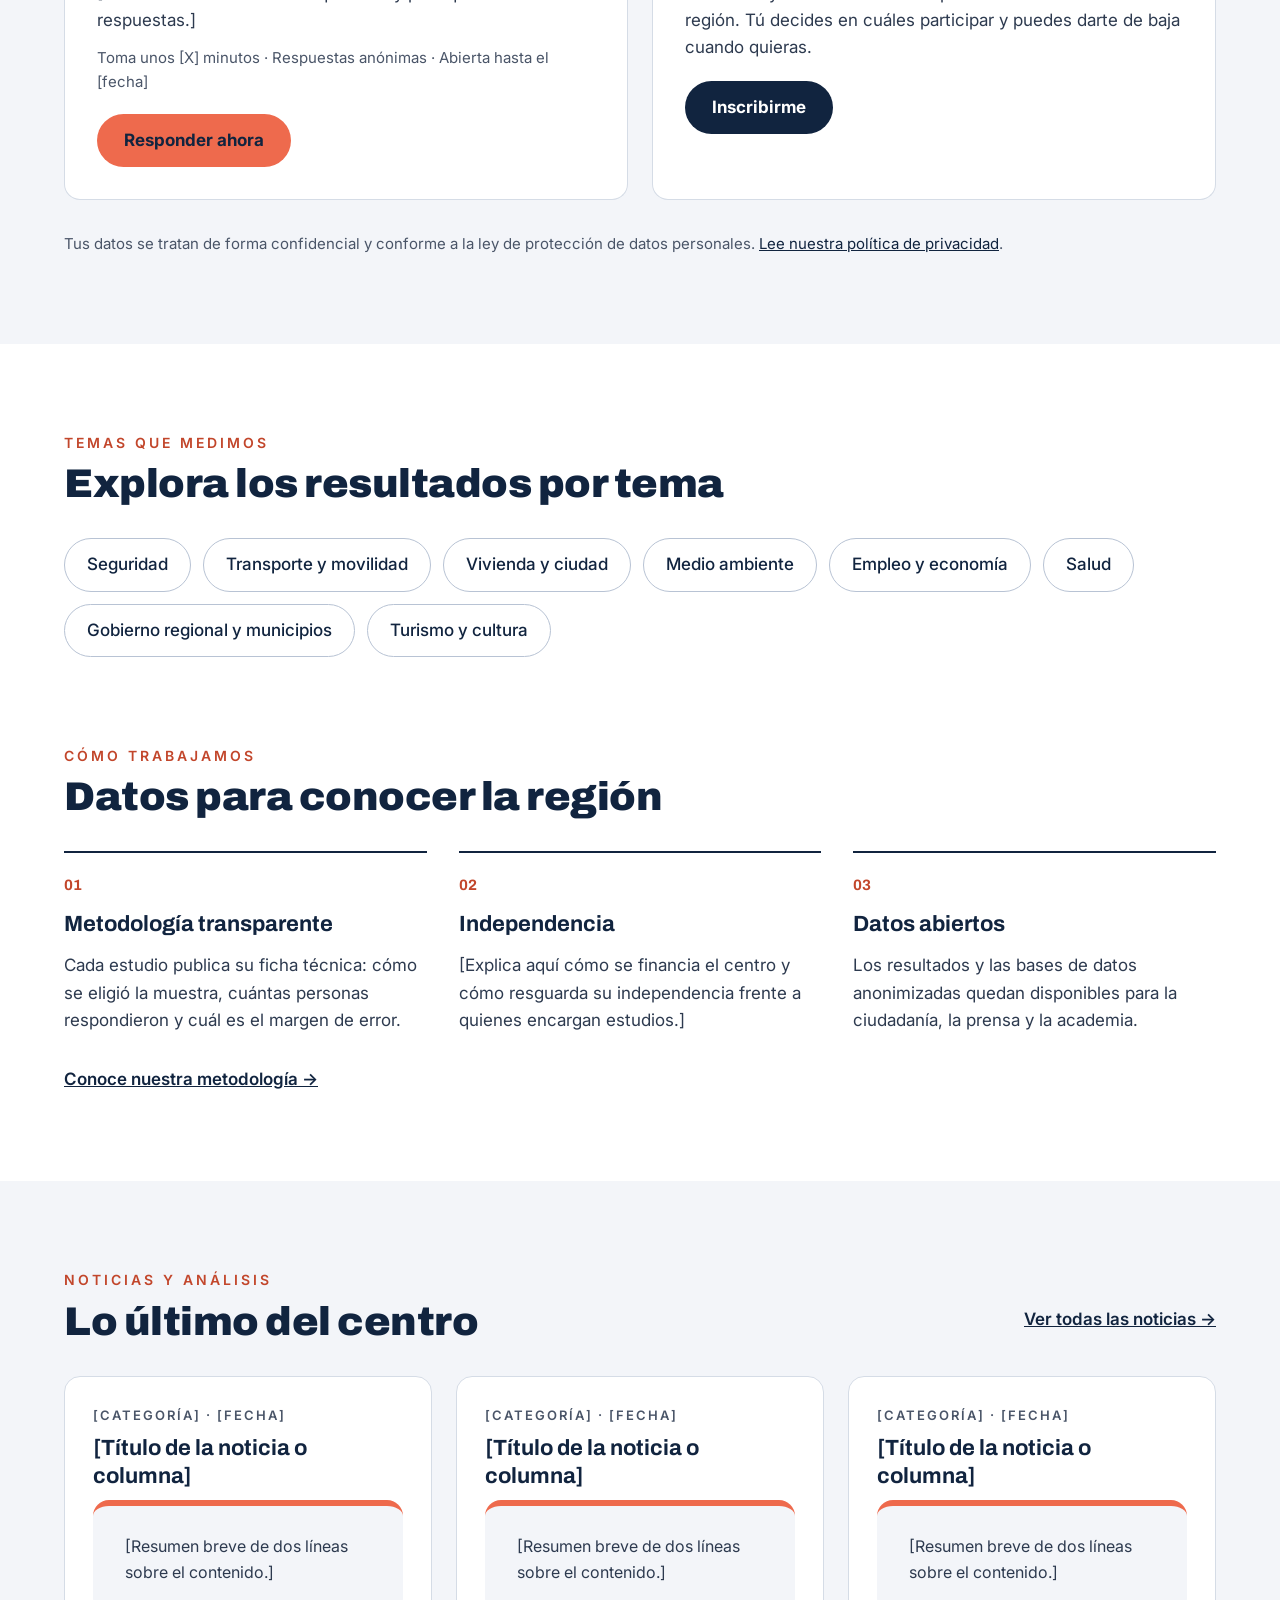
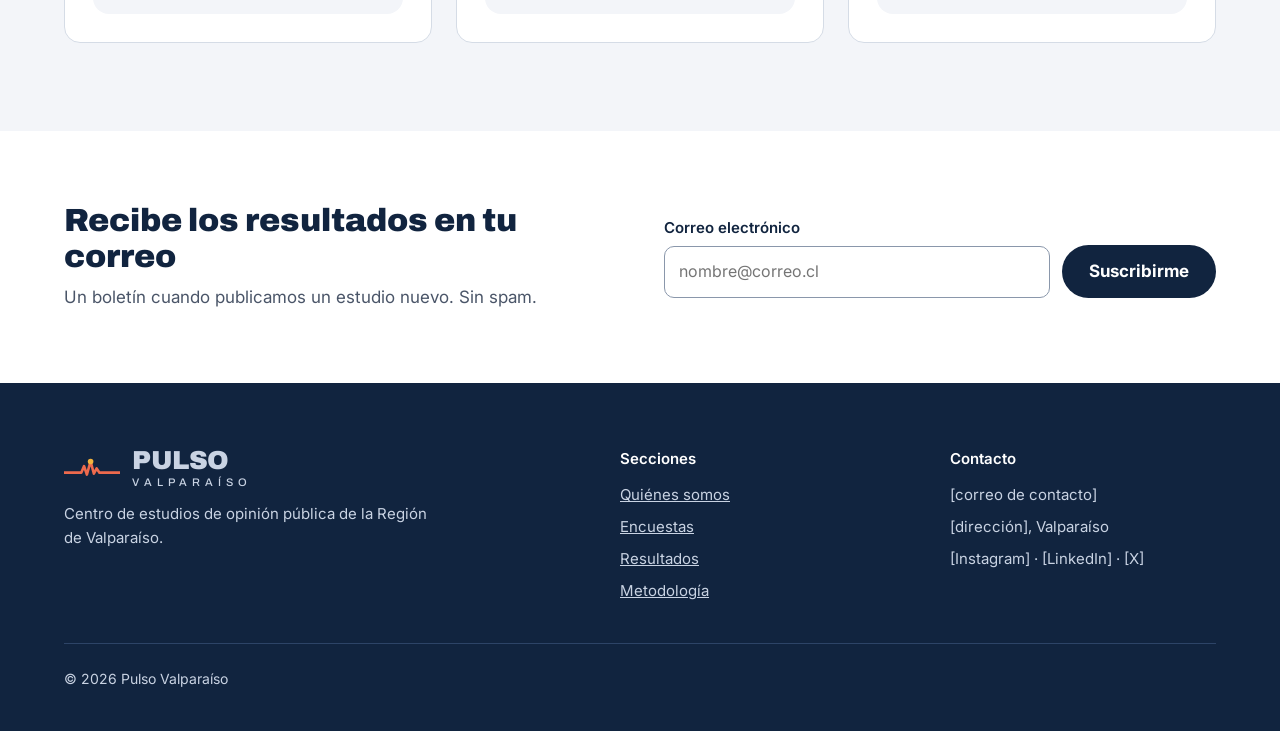
==== commit 0a7eec91: "Update index.html" ====
--- a/index.html
+++ b/index.html
@@ -241,7 +241,7 @@
     </div>
     <div class="pie-final">
       <span>© 2026 Pulso Valparaíso</span>
-      <span><a href="privacidad.html">Política de privacidad</a> · <a href="#">Términos de uso</a></span>
+<!--  <span><a href="privacidad.html">Política de privacidad</a> · <a href="#">Términos de uso</a></span> -->
     </div>
   </div>
 </footer>
--- a/css/estilos.css
+++ b/css/estilos.css
@@ -228,3 +228,18 @@
 .panel-formulario .formulario-titulo { margin-bottom: 24px; }
 .formulario-tally { display: block; width: 100%; border: 0; min-height: 600px; }
 .panel-formulario .nota { margin-top: 16px; }
+
+/* ---------- Páginas de texto (política de privacidad, etc.) ---------- */
+.legal { background: var(--blanco); }
+.legal .contenedor { max-width: 820px; padding-top: 56px; padding-bottom: 96px; display: flex; flex-direction: column; gap: 32px; }
+.legal-titulo { display: flex; flex-direction: column; gap: 10px; }
+.legal-titulo h1 { font-weight: 900; font-size: clamp(34px, 5vw, 48px); line-height: 1.05; letter-spacing: -1px; }
+.resumen { background: var(--gris-fondo); border-left: 0; border-top: 6px solid var(--acento); border-radius: 16px; padding: 28px 32px; }
+.resumen h2 { font-size: 22px; font-weight: 700; margin-bottom: 12px; }
+.resumen ul { margin: 0; padding-left: 20px; display: flex; flex-direction: column; gap: 8px; }
+.legal-texto { display: flex; flex-direction: column; gap: 40px; }
+.legal-texto section { display: flex; flex-direction: column; gap: 14px; scroll-margin-top: 24px; }
+.legal-texto h2 { font-size: 24px; font-weight: 700; line-height: 1.25; }
+.legal-texto h3 { font-size: 18px; font-weight: 700; margin-top: 6px; }
+.legal-texto p, .legal-texto li { color: var(--texto-suave); }
+.legal-texto ul { margin: 0; padding-left: 22px; display: flex; flex-direction: column; gap: 8px; }
